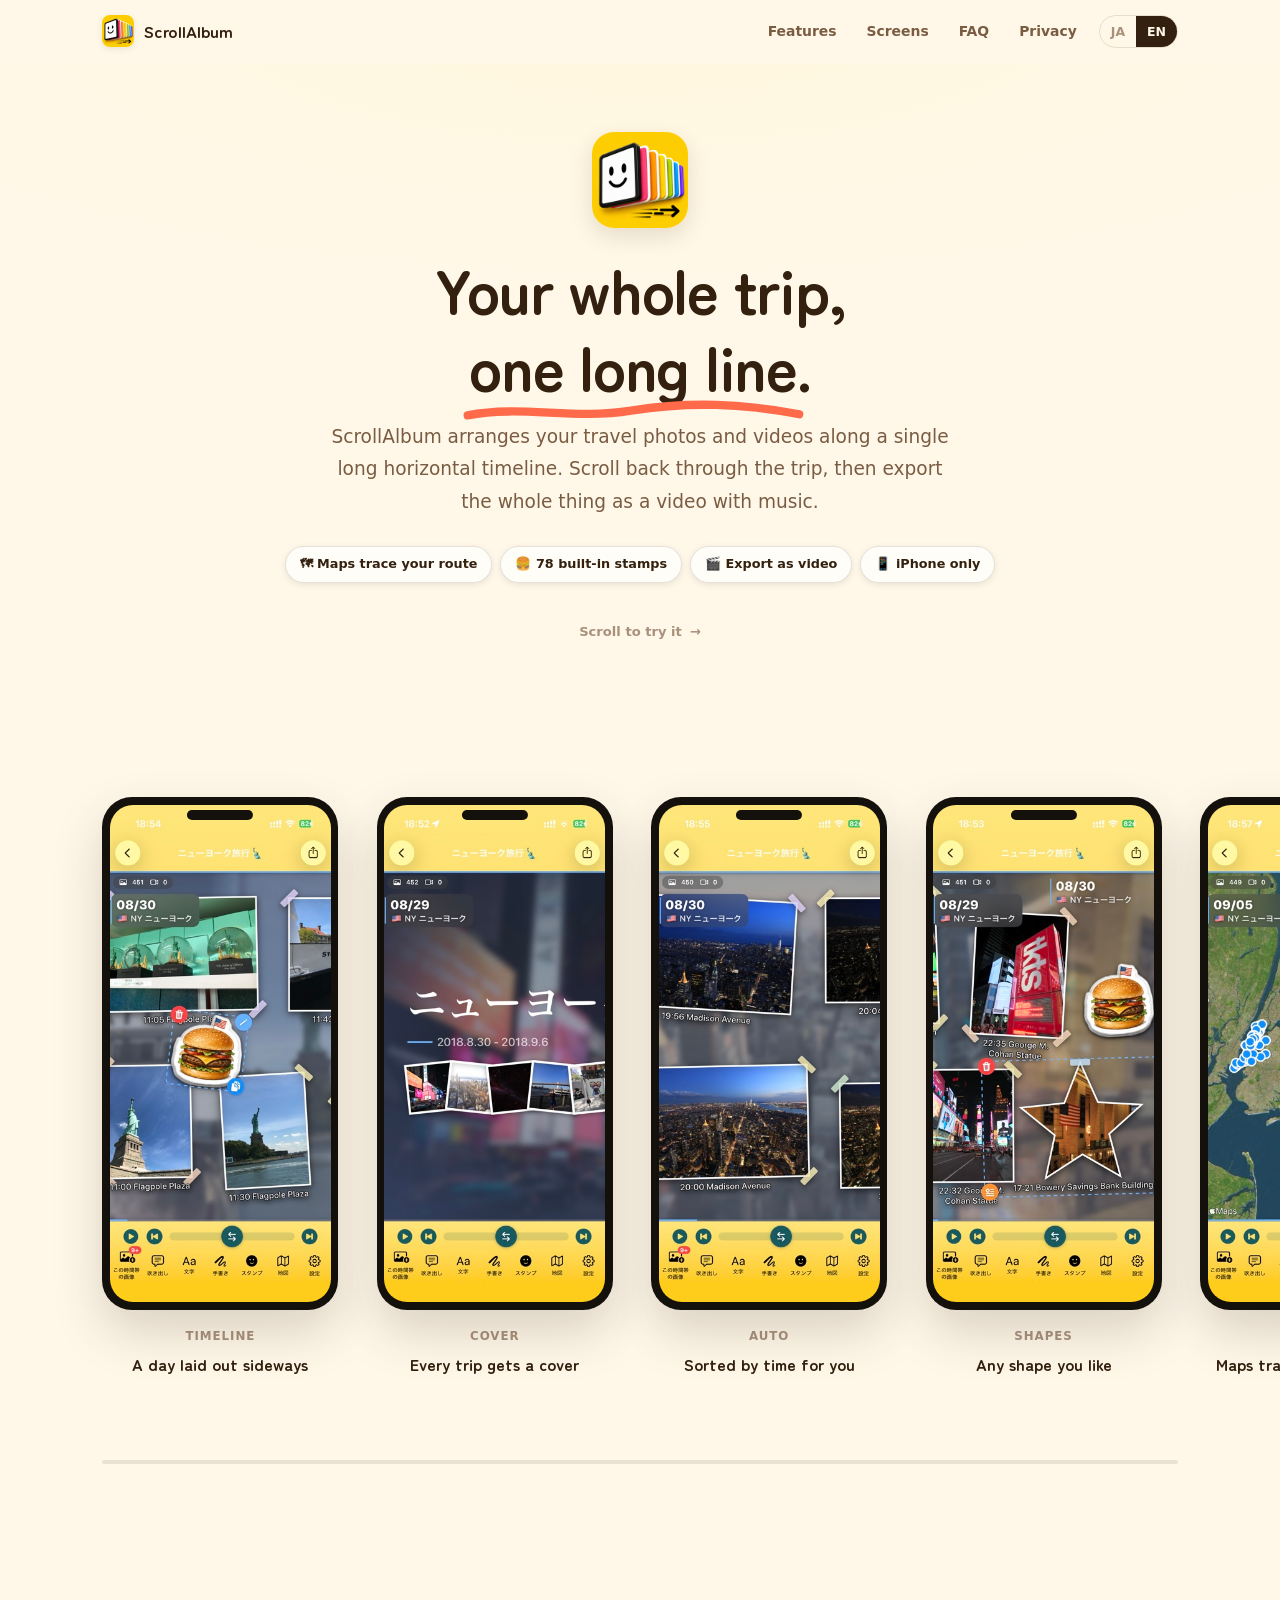
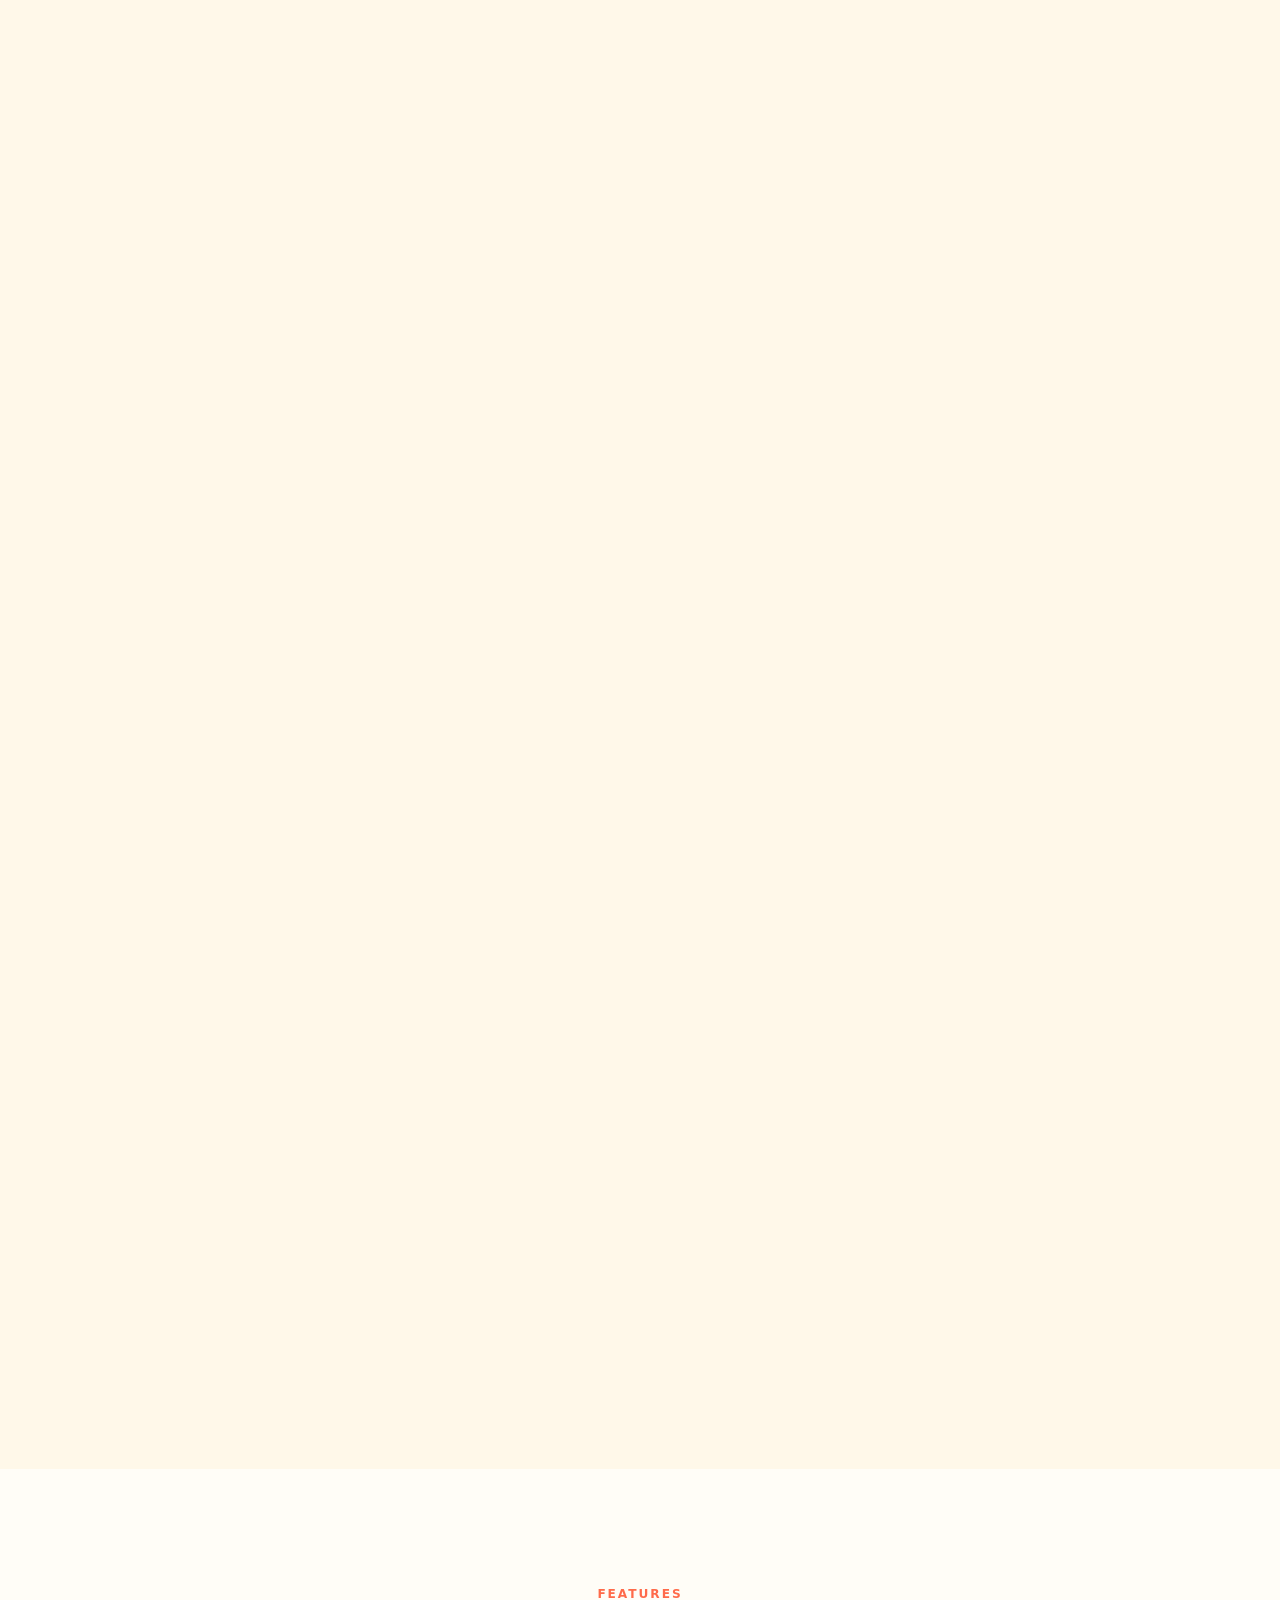
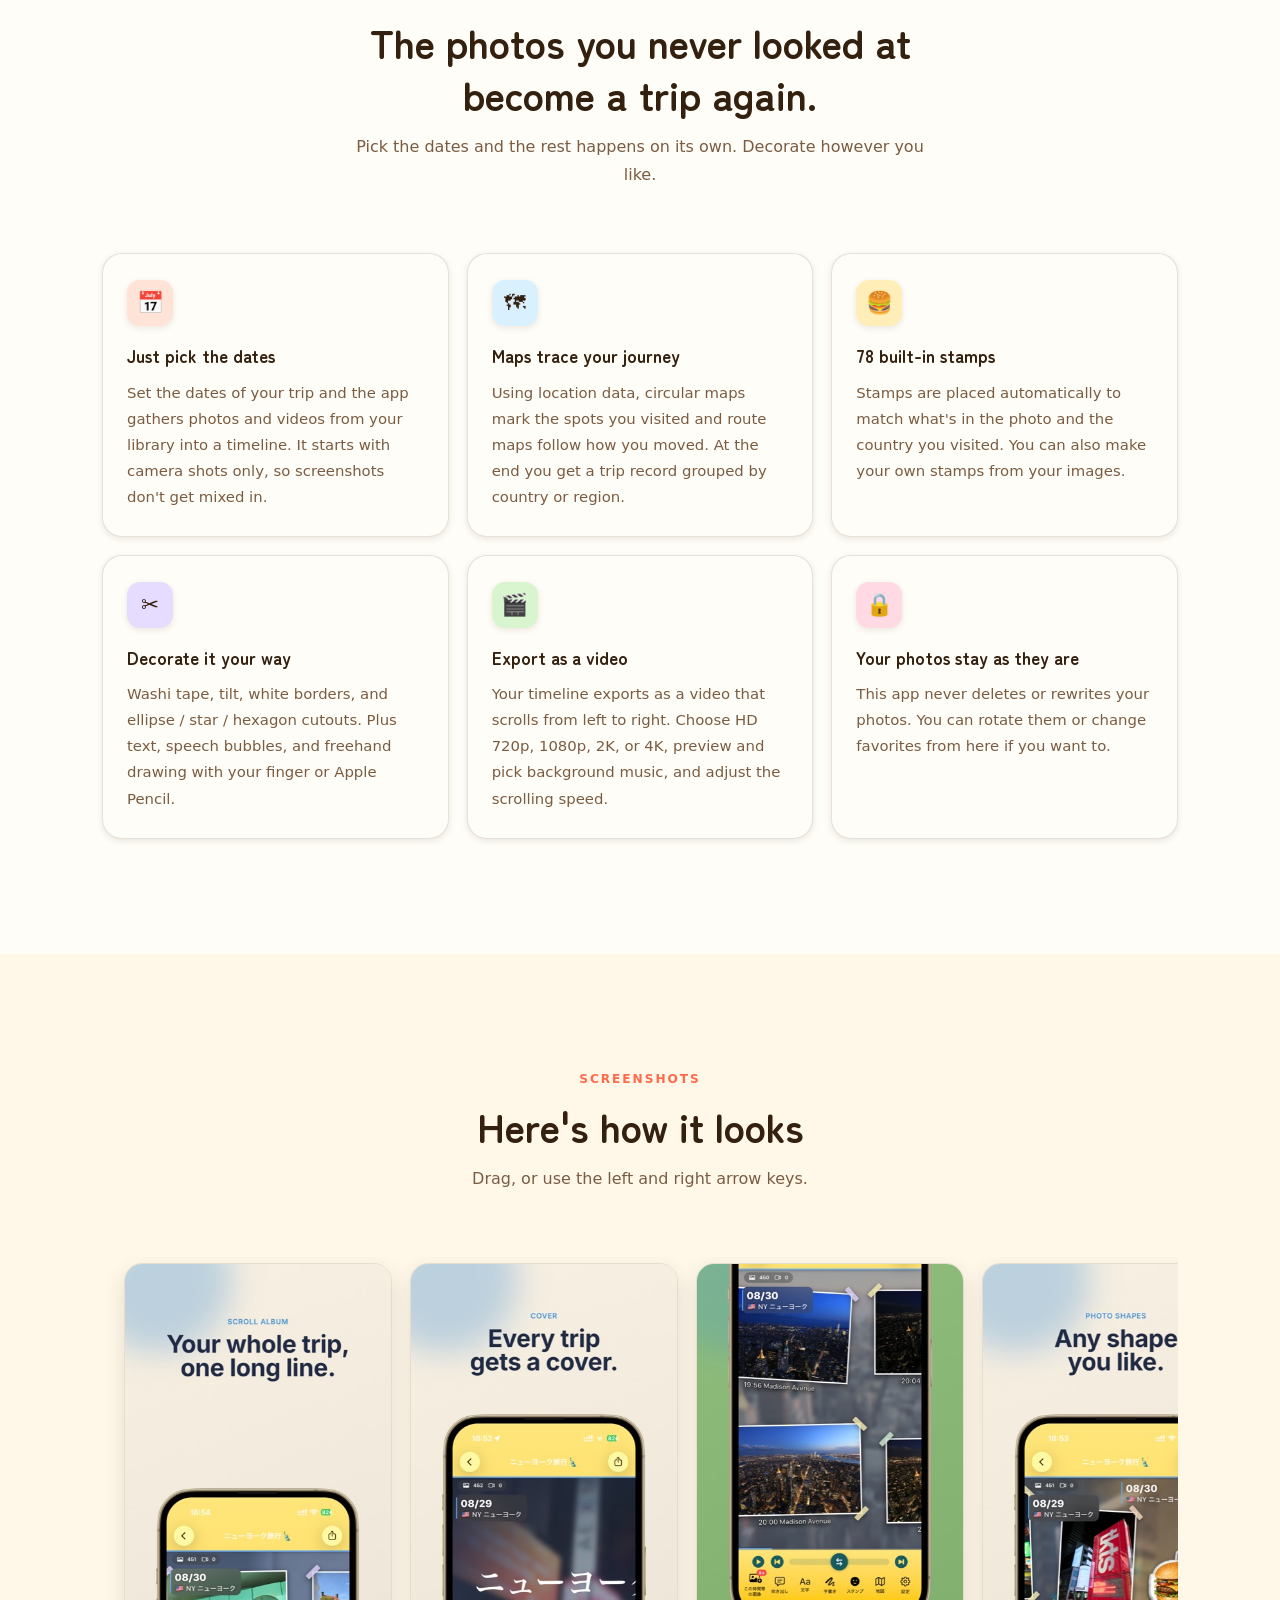
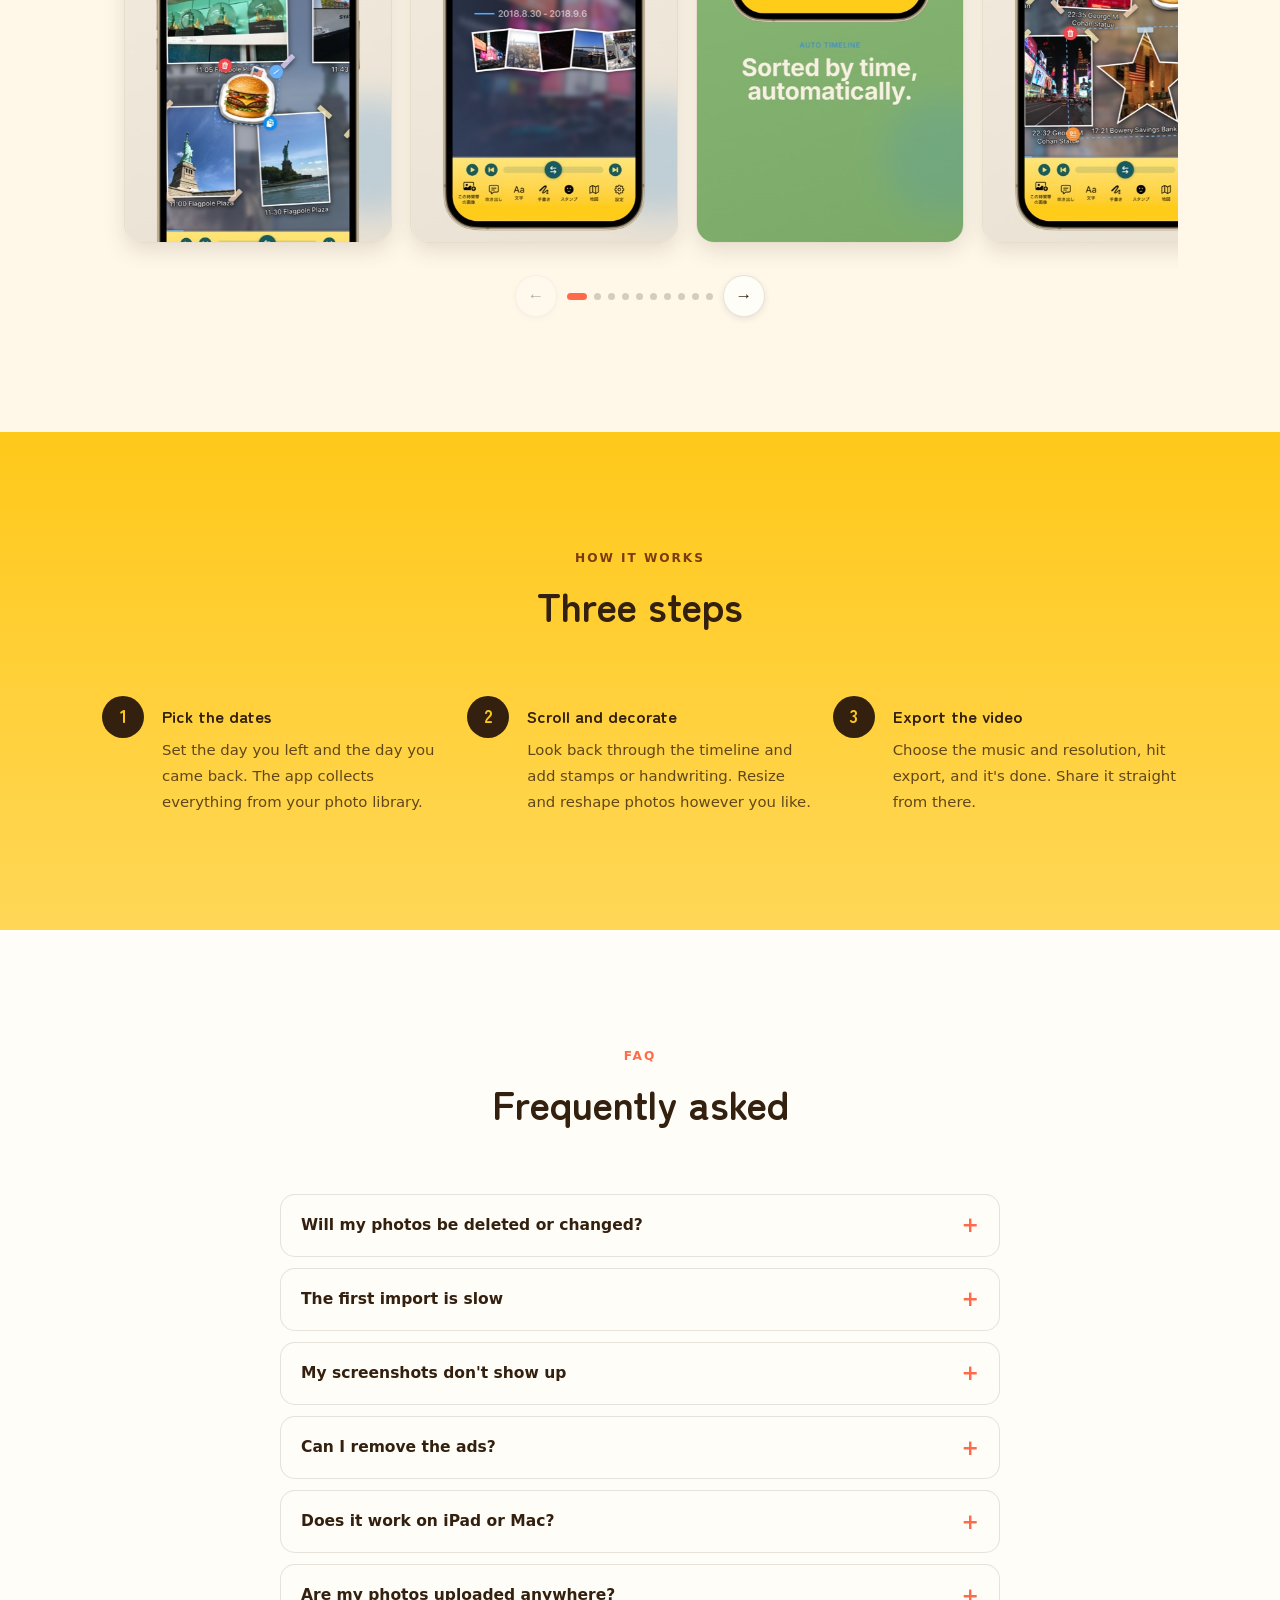
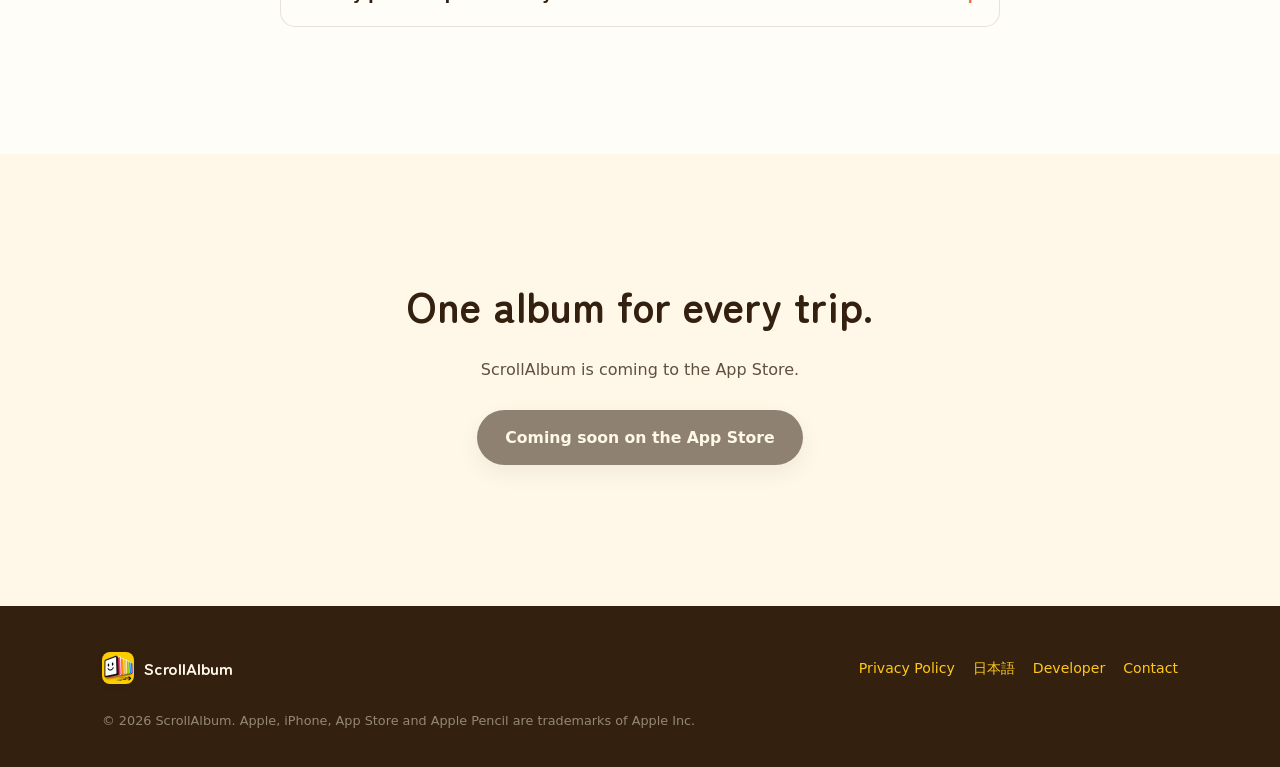
==== en/index.html @ 450d6263 "Add files via upload" ====
<!DOCTYPE html>
<html lang="en">
<head>
<meta charset="UTF-8">
<meta name="viewport" content="width=device-width, initial-scale=1">
<title>ScrollAlbum — Your whole trip, one long line.</title>
<meta name="description" content="ScrollAlbum lays your travel photos and videos along one long horizontal timeline you scroll through side to side. Decorate with maps and stamps, then export it as a video with music.">
<link rel="canonical" href="https://hideto0926.github.io/scrollalbum/en/">
<link rel="alternate" hreflang="ja" href="https://hideto0926.github.io/scrollalbum/">
<link rel="alternate" hreflang="en" href="https://hideto0926.github.io/scrollalbum/en/">
<link rel="icon" href="../assets/icon.png">
<link rel="apple-touch-icon" href="../assets/icon.png">

<meta property="og:type" content="website">
<meta property="og:title" content="ScrollAlbum — Your whole trip, one long line.">
<meta property="og:description" content="Lay your trip photos and videos along one long horizontal timeline. Decorate with maps and stamps, then export it as a video with music.">
<meta property="og:image" content="../assets/shots/en/01.jpg">
<meta property="og:locale" content="en_US">
<meta name="twitter:card" content="summary_large_image">

<link rel="preconnect" href="https://fonts.googleapis.com">
<link rel="preconnect" href="https://fonts.gstatic.com" crossorigin>
<link href="https://fonts.googleapis.com/css2?family=Zen+Maru+Gothic:wght@500;700;900&display=swap" rel="stylesheet">
<link rel="stylesheet" href="../css/style.css">
</head>
<body>

<header class="nav">
  <div class="wrap">
    <a class="brand" href="./">
      <img src="../assets/icon.png" alt="">
      <span>ScrollAlbum</span>
    </a>
    <nav class="nav-links">
      <a href="#features" class="hide-sm">Features</a>
      <a href="#screens" class="hide-sm">Screens</a>
      <a href="#faq" class="hide-sm">FAQ</a>
      <a href="privacy.html">Privacy</a>
      <span class="lang">
        <a href="../">JA</a>
        <a href="./" aria-current="true">EN</a>
      </span>
    </nav>
  </div>
</header>

<main>

  <section class="hero">
    <div class="wrap hero-inner">
      <img class="hero-icon" src="../assets/icon.png" alt="ScrollAlbum app icon">
      <h1>
        Your whole trip,<br>
        <span class="mark">one long line<svg viewBox="0 0 300 20" preserveAspectRatio="none" aria-hidden="true"><path d="M4 13 C 52 4, 96 17, 148 9 S 246 3, 296 12"/></svg></span>.
      </h1>
      <p class="lead">
        ScrollAlbum arranges your travel photos and videos along a single long horizontal
        timeline. Scroll back through the trip, then export the whole thing as a video with music.
      </p>
      <div class="badges">
        <span class="badge">🗺 Maps trace your route</span>
        <span class="badge">🍔 78 built-in stamps</span>
        <span class="badge">🎬 Export as video</span>
        <span class="badge">📱 iPhone only</span>
      </div>
      <div class="scroll-cue">
        <span>Scroll to try it</span>
        <span class="arrow">→</span>
      </div>
    </div>
  </section>

  <!-- Vertical scroll drives horizontal movement — the app's core experience. -->
  <section class="timeline" id="screens" aria-label="App screens">
    <div class="timeline-sticky">
      <div class="rail">
        <div class="rail-item"><div class="phone"><img src="../assets/raw/01.jpg" alt="Main screen with photos arranged in time order" loading="lazy"></div><div class="cap"><small>Timeline</small>A day laid out sideways</div></div>
        <div class="rail-item"><div class="phone"><img src="../assets/raw/02.jpg" alt="Album cover screen" loading="lazy"></div><div class="cap"><small>Cover</small>Every trip gets a cover</div></div>
        <div class="rail-item"><div class="phone"><img src="../assets/raw/03.jpg" alt="Night photos on the timeline" loading="lazy"></div><div class="cap"><small>Auto</small>Sorted by time for you</div></div>
        <div class="rail-item"><div class="phone"><img src="../assets/raw/04.jpg" alt="Star-shaped photo cutout with stamps" loading="lazy"></div><div class="cap"><small>Shapes</small>Any shape you like</div></div>
        <div class="rail-item"><div class="phone"><img src="../assets/raw/05.jpg" alt="Trip record shown on a map" loading="lazy"></div><div class="cap"><small>Maps</small>Maps trace where you went</div></div>
        <div class="rail-item"><div class="phone"><img src="../assets/raw/06.jpg" alt="Taxi stamp placed on a photo" loading="lazy"></div><div class="cap"><small>Stamps</small>Matched to the photo</div></div>
        <div class="rail-item"><div class="phone"><img src="../assets/raw/07.jpg" alt="Stamp library" loading="lazy"></div><div class="cap"><small>Library</small>Pick from 78</div></div>
        <div class="rail-item"><div class="phone"><img src="../assets/raw/08.jpg" alt="Hand-drawn lettering on the timeline" loading="lazy"></div><div class="cap"><small>Drawing</small>Write on it by hand</div></div>
        <div class="rail-item"><div class="phone"><img src="../assets/raw/09.jpg" alt="Background music picker" loading="lazy"></div><div class="cap"><small>Music</small>Pick the music that fits</div></div>
        <div class="rail-item"><div class="phone"><img src="../assets/raw/10.jpg" alt="Video export settings" loading="lazy"></div><div class="cap"><small>Export</small>It turns into a video</div></div>
      </div>
      <div class="rail-progress"><i></i></div>
    </div>
  </section>

  <section class="section section--paper" id="features">
    <div class="wrap">
      <div class="section-head reveal">
        <div class="eyebrow">Features</div>
        <h2>The photos you never looked at<br>become a trip again.</h2>
        <p>Pick the dates and the rest happens on its own. Decorate however you like.</p>
      </div>

      <div class="features">
        <div class="card reveal d1">
          <div class="ico" style="background:#ffe3d6">📅</div>
          <h3>Just pick the dates</h3>
          <p>Set the dates of your trip and the app gathers photos and videos from your library into a timeline. It starts with camera shots only, so screenshots don't get mixed in.</p>
        </div>
        <div class="card reveal d2">
          <div class="ico" style="background:#d9f0ff">🗺</div>
          <h3>Maps trace your journey</h3>
          <p>Using location data, circular maps mark the spots you visited and route maps follow how you moved. At the end you get a trip record grouped by country or region.</p>
        </div>
        <div class="card reveal d3">
          <div class="ico" style="background:#ffeeb8">🍔</div>
          <h3>78 built-in stamps</h3>
          <p>Stamps are placed automatically to match what's in the photo and the country you visited. You can also make your own stamps from your images.</p>
        </div>
        <div class="card reveal d1">
          <div class="ico" style="background:#e6dcff">✂️</div>
          <h3>Decorate it your way</h3>
          <p>Washi tape, tilt, white borders, and ellipse / star / hexagon cutouts. Plus text, speech bubbles, and freehand drawing with your finger or Apple Pencil.</p>
        </div>
        <div class="card reveal d2">
          <div class="ico" style="background:#d8f5d0">🎬</div>
          <h3>Export as a video</h3>
          <p>Your timeline exports as a video that scrolls from left to right. Choose HD 720p, 1080p, 2K, or 4K, preview and pick background music, and adjust the scrolling speed.</p>
        </div>
        <div class="card reveal d3">
          <div class="ico" style="background:#ffd9e4">🔒</div>
          <h3>Your photos stay as they are</h3>
          <p>This app never deletes or rewrites your photos. You can rotate them or change favorites from here if you want to.</p>
        </div>
      </div>
    </div>
  </section>

  <section class="section">
    <div class="wrap">
      <div class="section-head reveal">
        <div class="eyebrow">Screenshots</div>
        <h2>Here's how it looks</h2>
        <p>Drag, or use the left and right arrow keys.</p>
      </div>

      <div class="gallery reveal" data-gallery>
        <div class="gallery-track" role="region" aria-label="Screenshots">
          <img src="../assets/shots/en/01.jpg" alt="Your whole trip, one long line" loading="lazy">
          <img src="../assets/shots/en/02.jpg" alt="Every trip gets a cover" loading="lazy">
          <img src="../assets/shots/en/03.jpg" alt="Sorted by time, automatically" loading="lazy">
          <img src="../assets/shots/en/04.jpg" alt="Any shape you like" loading="lazy">
          <img src="../assets/shots/en/05.jpg" alt="Maps trace where you went" loading="lazy">
          <img src="../assets/shots/en/06.jpg" alt="78 stamps, ready to go" loading="lazy">
          <img src="../assets/shots/en/07.jpg" alt="Write on it by hand" loading="lazy">
          <img src="../assets/shots/en/08.jpg" alt="Pick the music that fits" loading="lazy">
          <img src="../assets/shots/en/09.jpg" alt="It turns into a video" loading="lazy">
          <img src="../assets/shots/en/10.jpg" alt="One album for every trip" loading="lazy">
        </div>
        <div class="gallery-nav">
          <button type="button" data-prev aria-label="Previous">←</button>
          <div class="dots" aria-hidden="true"></div>
          <button type="button" data-next aria-label="Next">→</button>
        </div>
      </div>
    </div>
  </section>

  <section class="section section--sun">
    <div class="wrap">
      <div class="section-head reveal">
        <div class="eyebrow" style="color:#7a3b12">How it works</div>
        <h2>Three steps</h2>
      </div>
      <div class="steps">
        <div class="step reveal d1">
          <h3>Pick the dates</h3>
          <p>Set the day you left and the day you came back. The app collects everything from your photo library.</p>
        </div>
        <div class="step reveal d2">
          <h3>Scroll and decorate</h3>
          <p>Look back through the timeline and add stamps or handwriting. Resize and reshape photos however you like.</p>
        </div>
        <div class="step reveal d3">
          <h3>Export the video</h3>
          <p>Choose the music and resolution, hit export, and it's done. Share it straight from there.</p>
        </div>
      </div>
    </div>
  </section>

  <section class="section section--paper" id="faq">
    <div class="wrap">
      <div class="section-head reveal">
        <div class="eyebrow">FAQ</div>
        <h2>Frequently asked</h2>
      </div>
      <div class="faq reveal">
        <details>
          <summary>Will my photos be deleted or changed?</summary>
          <div class="body">No. The app never deletes or rewrites your photos — it reads your photo library only. If you want to rotate a photo or change a favorite, you can do that from here, but only when you choose to.</div>
        </details>
        <details>
          <summary>The first import is slow</summary>
          <div class="body">Images stored in iCloud have to be downloaded before they can be checked. The first import in particular can take a while depending on how many photos there are. Wi-Fi is recommended for speed and data use.</div>
        </details>
        <details>
          <summary>My screenshots don't show up</summary>
          <div class="body">The app starts with camera shots only — images without capture information are left out. You can add anything you want back by hand afterwards.</div>
        </details>
        <details>
          <summary>Can I remove the ads?</summary>
          <div class="body">Yes. Unlocking the stamp features with a one-time in-app purchase removes them. It also lets you create your own stamps from your images.</div>
        </details>
        <details>
          <summary>Does it work on iPad or Mac?</summary>
          <div class="body">Not currently — ScrollAlbum is iPhone only.</div>
        </details>
        <details>
          <summary>Are my photos uploaded anywhere?</summary>
          <div class="body">Your photos are never sent to the developer's servers. Processing happens on your device. See the <a href="privacy.html">Privacy Policy</a> for details.</div>
        </details>
      </div>
    </div>
  </section>

  <section class="section cta">
    <div class="wrap">
      <h2 class="reveal">One album for every trip.</h2>
      <p class="reveal d1">ScrollAlbum is coming to the App Store.</p>
      <p class="reveal d2"><span class="btn is-disabled">Coming soon on the App Store</span></p>
    </div>
  </section>

</main>

<footer class="footer">
  <div class="wrap">
    <div class="footer-top">
      <a class="brand" href="./">
        <img src="../assets/icon.png" alt="">
        <span>ScrollAlbum</span>
      </a>
      <div class="footer-links">
        <a href="privacy.html">Privacy Policy</a>
        <a href="../">日本語</a>
        <a href="https://hideto0926.github.io/" target="_blank" rel="noopener">Developer</a>
        <a href="mailto:akky0926@gmail.com">Contact</a>
      </div>
    </div>
    <div class="copy">© 2026 ScrollAlbum. Apple, iPhone, App Store and Apple Pencil are trademarks of Apple Inc.</div>
  </div>
</footer>

<script src="../js/main.js"></script>
</body>
</html>
---- css/style.css ----
@charset "UTF-8";

/* ScrollAlbum — landing site
   アプリのポップテーマ（黄色・コーラル・エスプレッソ茶）に合わせた配色。
   横スクロールがアプリの核なので、サイトも横方向の動きを主役にする。 */

:root {
  --yellow:      #ffc91a;
  --yellow-deep: #f2a900;
  --yellow-soft: #ffe9a3;
  --cream:       #fff8e9;
  --paper:       #fffdf7;
  --ink:         #33200f;
  --ink-soft:    #7a5c42;
  --ink-faint:   #a8917c;
  --coral:       #ff6b4a;
  --line:        rgba(51, 32, 15, .12);

  --c1: #f5266b;
  --c2: #ff8a00;
  --c3: #ffd11a;
  --c4: #6dc93b;
  --c5: #29b6e8;
  --c6: #8e44d0;

  --shadow-sm: 0 2px 6px rgba(51, 32, 15, .10);
  --shadow-md: 0 8px 22px rgba(51, 32, 15, .13);
  --shadow-lg: 0 22px 50px rgba(51, 32, 15, .18);

  --maxw: 1120px;
  --nav-h: 64px;

  --font-display: "Zen Maru Gothic", ui-rounded, "Hiragino Maru Gothic ProN",
                  "SF Pro Rounded", system-ui, sans-serif;
  --font-body: system-ui, -apple-system, "Hiragino Sans", "Noto Sans JP",
               "Segoe UI", Roboto, sans-serif;
}

*, *::before, *::after { box-sizing: border-box; }

html { scroll-behavior: smooth; }
@media (prefers-reduced-motion: reduce) {
  html { scroll-behavior: auto; }
}

body {
  margin: 0;
  font-family: var(--font-body);
  color: var(--ink);
  background: var(--cream);
  line-height: 1.75;
  -webkit-font-smoothing: antialiased;
  overflow-x: hidden;
}

img { max-width: 100%; display: block; }
a { color: inherit; }

h1, h2, h3, .display { font-family: var(--font-display); font-weight: 700; }

.wrap { width: 100%; max-width: var(--maxw); margin-inline: auto; padding-inline: 22px; }

/* ---------- ナビ ---------- */

.nav {
  position: sticky; top: 0; z-index: 60;
  height: var(--nav-h);
  display: flex; align-items: center;
  background: rgba(255, 248, 233, .82);
  backdrop-filter: saturate(160%) blur(14px);
  -webkit-backdrop-filter: saturate(160%) blur(14px);
  border-bottom: 1px solid transparent;
  transition: border-color .25s, box-shadow .25s;
}
.nav.is-stuck { border-bottom-color: var(--line); box-shadow: 0 4px 18px rgba(51, 32, 15, .06); }

.nav .wrap { display: flex; align-items: center; gap: 14px; }

.brand { display: flex; align-items: center; gap: 10px; text-decoration: none; font-weight: 700; }
.brand img { width: 32px; height: 32px; border-radius: 8px; box-shadow: var(--shadow-sm); }
.brand span { font-family: var(--font-display); font-size: 1.05rem; letter-spacing: -.01em; }

.nav-links { margin-left: auto; display: flex; align-items: center; gap: 6px; }
.nav-links a {
  text-decoration: none; font-size: .87rem; font-weight: 600;
  padding: 7px 12px; border-radius: 999px; color: var(--ink-soft);
  transition: background .2s, color .2s;
}
.nav-links a:hover { background: rgba(51, 32, 15, .06); color: var(--ink); }

.lang {
  display: flex; border: 1.5px solid var(--line);
  border-radius: 999px; overflow: hidden; margin-left: 4px;
}
.lang a {
  padding: 5px 11px; font-size: .78rem; font-weight: 700;
  text-decoration: none; color: var(--ink-faint); border-radius: 0;
}
.lang a[aria-current="true"] { background: var(--ink); color: var(--cream); }
.lang a:hover { background: rgba(51, 32, 15, .06); }
.lang a[aria-current="true"]:hover { background: var(--ink); color: var(--cream); }

@media (max-width: 700px) {
  .nav-links .hide-sm { display: none; }
}

/* ---------- ヒーロー ---------- */

.hero {
  position: relative;
  padding: 68px 0 0;
  background:
    radial-gradient(120% 80% at 50% -10%, #fff7dd 0%, var(--cream) 62%);
  overflow: hidden;
}

.hero-inner { text-align: center; position: relative; z-index: 2; }

.hero-icon {
  width: 96px; height: 96px; border-radius: 22px;
  margin: 0 auto 22px; box-shadow: var(--shadow-md);
  animation: pop-in .7s cubic-bezier(.2, 1.1, .3, 1) both;
}

@keyframes pop-in {
  from { opacity: 0; transform: translateY(14px) scale(.9); }
  to   { opacity: 1; transform: none; }
}

.hero h1 {
  font-size: clamp(2.1rem, 6.4vw, 3.9rem);
  line-height: 1.24; letter-spacing: -.02em;
  margin: 0 0 16px;
}
.hero h1 .mark { position: relative; white-space: nowrap; }
.hero h1 .mark svg {
  position: absolute; left: -2%; bottom: -.22em; width: 104%; height: .38em;
  overflow: visible; pointer-events: none;
}
.hero h1 .mark path {
  fill: none; stroke: var(--coral); stroke-width: 7;
  stroke-linecap: round; stroke-linejoin: round;
  stroke-dasharray: 400; stroke-dashoffset: 400;
  transition: stroke-dashoffset 1s ease .35s;
}
.hero.is-ready h1 .mark path { stroke-dashoffset: 0; }

.hero p.lead {
  font-size: clamp(1rem, 2.4vw, 1.16rem);
  color: var(--ink-soft); margin: 0 auto 28px; max-width: 34em;
}

.badges { display: flex; flex-wrap: wrap; gap: 8px; justify-content: center; margin-bottom: 34px; }
.badge {
  font-size: .8rem; font-weight: 700; padding: 6px 14px;
  border-radius: 999px; background: var(--paper);
  border: 1.5px solid var(--line); box-shadow: var(--shadow-sm);
}

/* スクロール誘導 */
.scroll-cue {
  display: inline-flex; align-items: center; gap: 8px;
  font-size: .82rem; font-weight: 700; color: var(--ink-faint);
  margin-bottom: 26px;
}
.scroll-cue .arrow { animation: nudge 1.5s ease-in-out infinite; }
@keyframes nudge {
  0%, 100% { transform: translateX(0); }
  50%      { transform: translateX(6px); }
}

/* ---------- 横スクロール・タイムライン（サイトの目玉） ---------- */

/* 縦スクロール量を横移動に変換する。アプリの体験をそのままWebに持ち込む。 */
.timeline { position: relative; height: 340vh; }
.timeline-sticky {
  position: sticky; top: var(--nav-h);
  height: calc(100vh - var(--nav-h));
  display: flex; align-items: center;
  overflow: hidden;
}

.rail {
  display: flex; align-items: center; gap: clamp(18px, 3vw, 42px);
  padding-inline: 8vw; will-change: transform;
}

.rail-item { flex: 0 0 auto; text-align: center; }

.phone {
  position: relative;
  width: clamp(158px, 20vw, 236px);
  aspect-ratio: 1206 / 2622;
  border-radius: clamp(20px, 2.4vw, 30px);
  background: #14100c;
  padding: clamp(5px, .6vw, 8px);
  box-shadow: var(--shadow-lg);
}
.phone img {
  width: 100%; height: 100%; object-fit: cover;
  border-radius: clamp(15px, 1.9vw, 23px);
}
/* ノッチ風のアクセント */
.phone::after {
  content: ""; position: absolute; top: clamp(8px, 1vw, 13px); left: 50%;
  transform: translateX(-50%);
  width: 28%; height: clamp(7px, .8vw, 10px);
  background: #14100c; border-radius: 999px;
}

.rail-item .cap {
  margin-top: 16px; font-family: var(--font-display); font-weight: 700;
  font-size: clamp(.86rem, 1.5vw, 1.02rem); color: var(--ink);
}
.rail-item .cap small {
  display: block; font-family: var(--font-body); font-weight: 600;
  font-size: .74rem; color: var(--ink-faint); letter-spacing: .08em;
  text-transform: uppercase; margin-bottom: 3px;
}

/* 進捗バー */
.rail-progress {
  position: absolute; left: 8vw; right: 8vw; bottom: 5%;
  height: 4px; border-radius: 999px; background: rgba(51, 32, 15, .10);
}
.rail-progress i {
  display: block; height: 100%; width: 0%;
  border-radius: 999px; background: var(--coral);
}

/* 横スクロールが使えない環境（reduced motion / 小さい画面）用のフォールバック */
.timeline.is-fallback { height: auto; }
.timeline.is-fallback .timeline-sticky {
  position: static; height: auto; padding: 40px 0;
}
.timeline.is-fallback .rail {
  overflow-x: auto; scroll-snap-type: x mandatory;
  padding-bottom: 18px; transform: none !important;
  -webkit-overflow-scrolling: touch;
}
.timeline.is-fallback .rail-item { scroll-snap-align: center; }
.timeline.is-fallback .rail-progress { display: none; }

/* ---------- セクション共通 ---------- */

.section { padding: clamp(64px, 9vw, 118px) 0; }
.section--paper { background: var(--paper); }
.section--sun {
  background: linear-gradient(180deg, var(--yellow) 0%, #ffd757 100%);
}

.section-head { text-align: center; margin-bottom: clamp(38px, 6vw, 64px); }
.section-head .eyebrow {
  font-size: .76rem; font-weight: 800; letter-spacing: .16em;
  text-transform: uppercase; color: var(--coral); margin-bottom: 10px;
}
.section-head h2 {
  font-size: clamp(1.6rem, 4.2vw, 2.5rem); margin: 0 0 12px; line-height: 1.32;
}
.section-head p { color: var(--ink-soft); margin: 0 auto; max-width: 36em; }

/* ---------- 機能カード ---------- */

.features { display: grid; gap: 18px; grid-template-columns: repeat(3, 1fr); }
@media (max-width: 900px) { .features { grid-template-columns: repeat(2, 1fr); } }
@media (max-width: 580px) { .features { grid-template-columns: 1fr; } }

.card {
  background: var(--paper); border: 1.5px solid var(--line);
  border-radius: 20px; padding: 26px 24px;
  box-shadow: var(--shadow-sm);
  transition: transform .28s cubic-bezier(.2, 1, .3, 1), box-shadow .28s;
}
.card:hover { transform: translateY(-5px); box-shadow: var(--shadow-md); }
.card .ico {
  width: 46px; height: 46px; border-radius: 13px;
  display: grid; place-items: center; font-size: 1.35rem;
  margin-bottom: 15px; box-shadow: var(--shadow-sm);
}
.card h3 { margin: 0 0 8px; font-size: 1.09rem; }
.card p { margin: 0; color: var(--ink-soft); font-size: .93rem; }

/* ---------- App Store ギャラリー（ドラッグ可） ---------- */

.gallery { position: relative; }
.gallery-track {
  display: flex; gap: 18px; overflow-x: auto;
  padding: 6px 22px 26px;
  scroll-snap-type: x mandatory;
  scrollbar-width: none;
  cursor: grab;
  -webkit-overflow-scrolling: touch;
}
.gallery-track::-webkit-scrollbar { display: none; }
.gallery-track.is-dragging { cursor: grabbing; scroll-snap-type: none; }
.gallery-track img {
  flex: 0 0 auto; width: clamp(190px, 24vw, 268px);
  border-radius: 18px; box-shadow: var(--shadow-md);
  scroll-snap-align: center; user-select: none; -webkit-user-drag: none;
  border: 1px solid var(--line);
}

.gallery-nav { display: flex; justify-content: center; align-items: center; gap: 10px; margin-top: 6px; }
.gallery-nav button {
  width: 42px; height: 42px; border-radius: 50%; cursor: pointer;
  border: 1.5px solid var(--line); background: var(--paper); color: var(--ink);
  font-size: 1.05rem; line-height: 1; display: grid; place-items: center;
  box-shadow: var(--shadow-sm); transition: transform .2s, background .2s;
}
.gallery-nav button:hover { transform: scale(1.08); background: var(--yellow-soft); }
.gallery-nav button:disabled { opacity: .35; cursor: default; transform: none; }
.dots { display: flex; gap: 7px; }
.dots i {
  width: 7px; height: 7px; border-radius: 50%;
  background: rgba(51, 32, 15, .2); transition: background .25s, width .25s;
}
.dots i.on { width: 20px; border-radius: 999px; background: var(--coral); }

/* ---------- 手順 ---------- */

.steps { display: grid; gap: 20px; grid-template-columns: repeat(3, 1fr); counter-reset: step; }
@media (max-width: 780px) { .steps { grid-template-columns: 1fr; } }
.step { position: relative; padding-left: 60px; }
.step::before {
  counter-increment: step; content: counter(step);
  position: absolute; left: 0; top: 0;
  width: 42px; height: 42px; border-radius: 50%;
  display: grid; place-items: center;
  font-family: var(--font-display); font-weight: 700; font-size: 1.1rem;
  background: var(--ink); color: var(--yellow);
}
.step h3 { margin: 6px 0 6px; font-size: 1.05rem; }
.step p { margin: 0; color: var(--ink-soft); font-size: .93rem; }

.section--sun .step::before { background: var(--ink); color: var(--yellow); }
.section--sun .step p { color: rgba(51, 32, 15, .78); }

/* ---------- FAQ（開閉） ---------- */

.faq { max-width: 720px; margin-inline: auto; }
.faq details {
  background: var(--paper); border: 1.5px solid var(--line);
  border-radius: 15px; margin-bottom: 11px; overflow: hidden;
}
.faq summary {
  cursor: pointer; padding: 17px 48px 17px 20px; position: relative;
  font-weight: 700; font-size: .97rem; list-style: none;
}
.faq summary::-webkit-details-marker { display: none; }
.faq summary::after {
  content: "+"; position: absolute; right: 20px; top: 50%;
  transform: translateY(-50%); font-size: 1.3rem; color: var(--coral);
  transition: transform .25s;
}
.faq details[open] summary::after { transform: translateY(-50%) rotate(45deg); }
.faq .body { padding: 0 20px 18px; color: var(--ink-soft); font-size: .93rem; }

/* ---------- CTA / フッター ---------- */

.cta { text-align: center; }
.cta h2 { font-size: clamp(1.7rem, 4.6vw, 2.6rem); margin: 0 0 14px; }
.cta p { color: rgba(51, 32, 15, .78); margin: 0 0 26px; }

.btn {
  display: inline-flex; align-items: center; gap: 9px;
  padding: 14px 28px; border-radius: 999px;
  background: var(--ink); color: var(--cream);
  font-weight: 700; text-decoration: none; font-size: .98rem;
  box-shadow: var(--shadow-md);
  transition: transform .2s cubic-bezier(.2, 1, .3, 1), box-shadow .2s;
}
.btn:hover { transform: translateY(-3px); box-shadow: var(--shadow-lg); }
.btn.is-disabled { opacity: .55; pointer-events: none; }

.footer {
  background: var(--ink); color: rgba(255, 248, 233, .74);
  padding: 46px 0 34px; font-size: .88rem;
}
.footer a { color: var(--yellow); text-decoration: none; }
.footer a:hover { text-decoration: underline; }
.footer-top { display: flex; flex-wrap: wrap; gap: 22px; align-items: center; }
.footer-links { margin-left: auto; display: flex; flex-wrap: wrap; gap: 18px; }
.footer .copy { margin-top: 26px; font-size: .8rem; color: rgba(255, 248, 233, .48); }
.footer .brand span { color: var(--cream); }

/* ---------- 出現アニメーション ---------- */

.reveal { opacity: 0; transform: translateY(22px); }
.reveal.in { opacity: 1; transform: none; transition: opacity .7s ease, transform .7s cubic-bezier(.2, 1, .3, 1); }
.reveal.d1.in { transition-delay: .07s; }
.reveal.d2.in { transition-delay: .14s; }
.reveal.d3.in { transition-delay: .21s; }
.reveal.d4.in { transition-delay: .28s; }
.reveal.d5.in { transition-delay: .35s; }

@media (prefers-reduced-motion: reduce) {
  .reveal, .reveal.in { opacity: 1; transform: none; transition: none; }
  .hero-icon { animation: none; }
  .scroll-cue .arrow { animation: none; }
  .hero h1 .mark path { stroke-dashoffset: 0; transition: none; }
}

/* ---------- 文書ページ（プライバシーポリシー） ---------- */

.doc { padding: clamp(46px, 7vw, 82px) 0 clamp(60px, 8vw, 96px); }
.doc-inner { max-width: 760px; margin-inline: auto; }
.doc h1 { font-size: clamp(1.8rem, 5vw, 2.6rem); margin: 0 0 10px; }
.doc .updated { color: var(--ink-faint); font-size: .87rem; margin-bottom: 34px; }
.doc h2 {
  font-size: 1.24rem; margin: 40px 0 12px; padding-top: 22px;
  border-top: 1.5px solid var(--line);
}
.doc h3 { font-size: 1.02rem; margin: 24px 0 8px; }
.doc p, .doc li { color: #47301c; }
.doc ul { padding-left: 1.25em; }
.doc li { margin-bottom: 7px; }
.doc a { color: #c2410c; }

.doc .note {
  background: var(--paper); border: 1.5px solid var(--line);
  border-left: 5px solid var(--coral);
  border-radius: 13px; padding: 17px 20px; margin: 26px 0;
  font-size: .93rem;
}
.doc table {
  width: 100%; border-collapse: collapse; margin: 18px 0; font-size: .9rem;
}
.doc th, .doc td {
  border: 1.5px solid var(--line); padding: 10px 13px; text-align: left;
  vertical-align: top;
}
.doc th { background: var(--yellow-soft); font-weight: 700; }
.doc .toc {
  background: var(--paper); border: 1.5px solid var(--line);
  border-radius: 15px; padding: 20px 24px; margin-bottom: 34px;
}
.doc .toc ol { margin: 0; padding-left: 1.3em; }
.doc .toc a { color: var(--ink-soft); text-decoration: none; font-size: .92rem; }
.doc .toc a:hover { color: var(--coral); text-decoration: underline; }
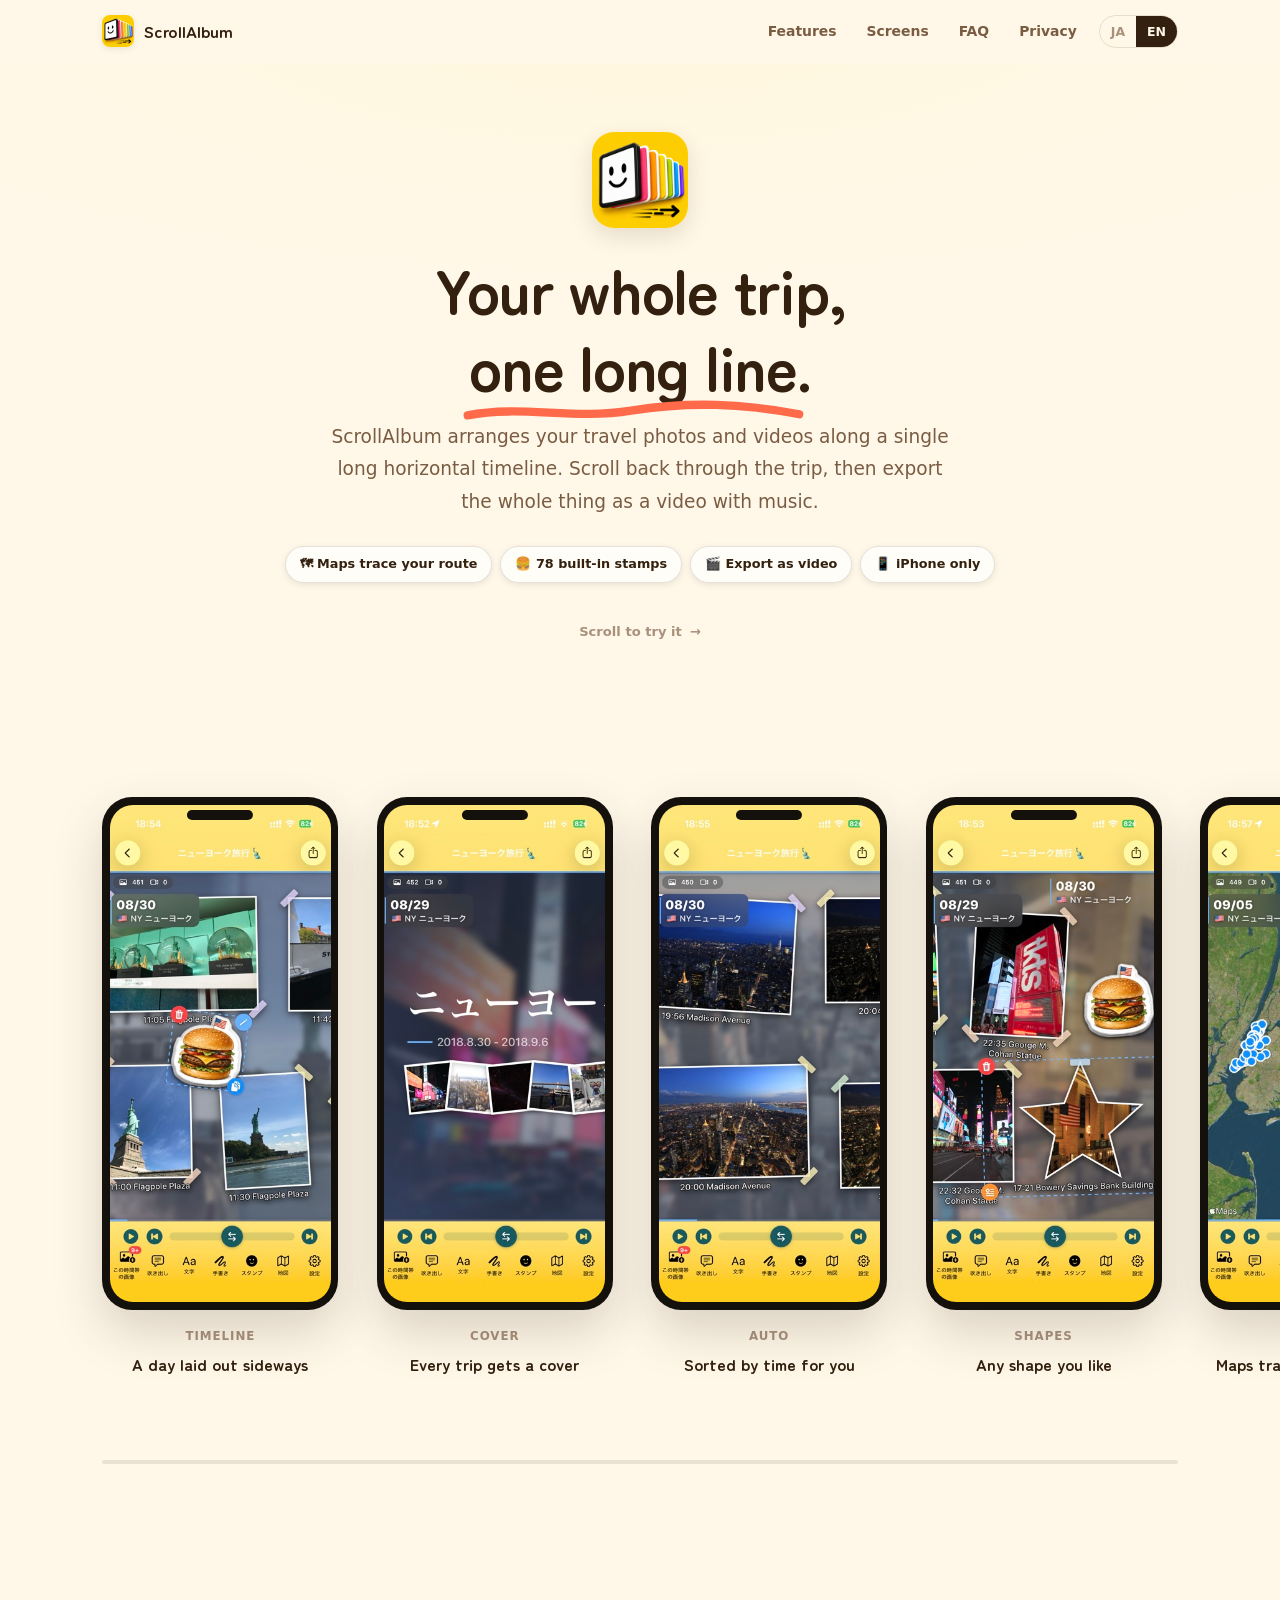
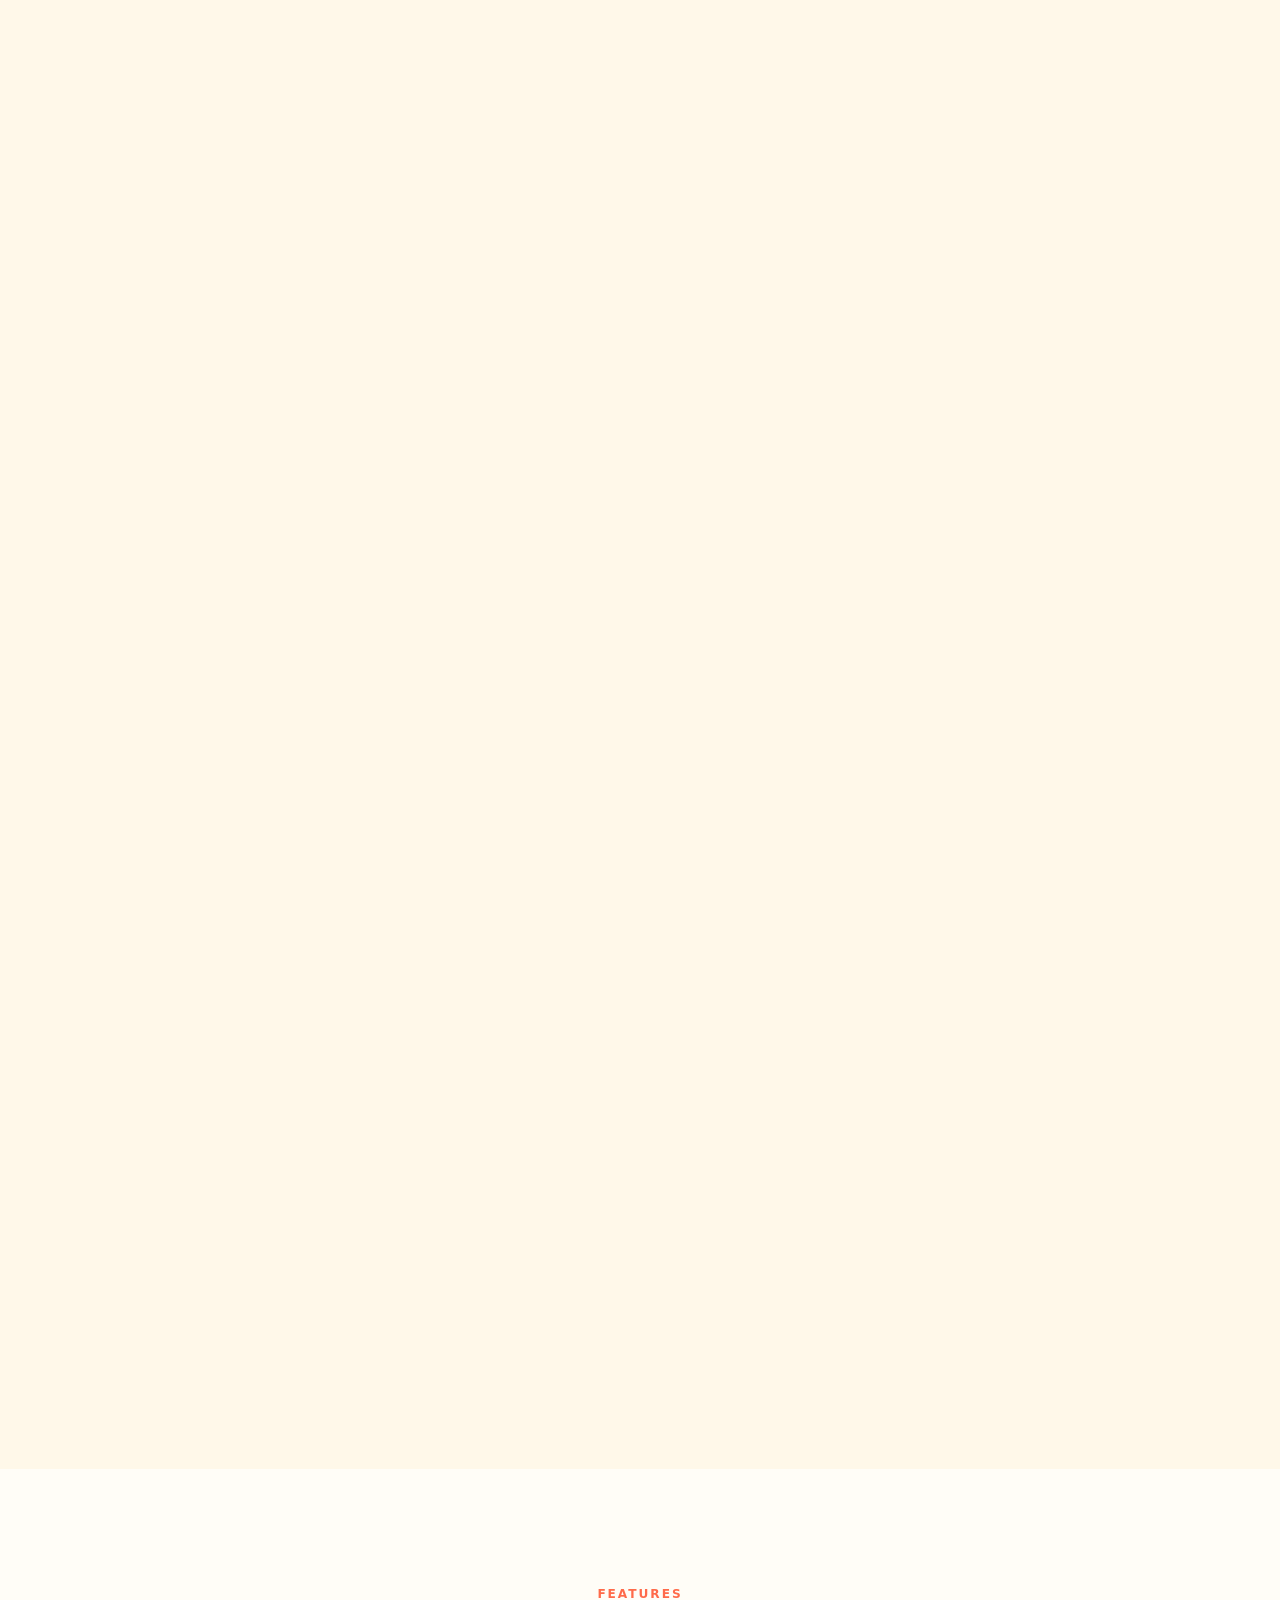
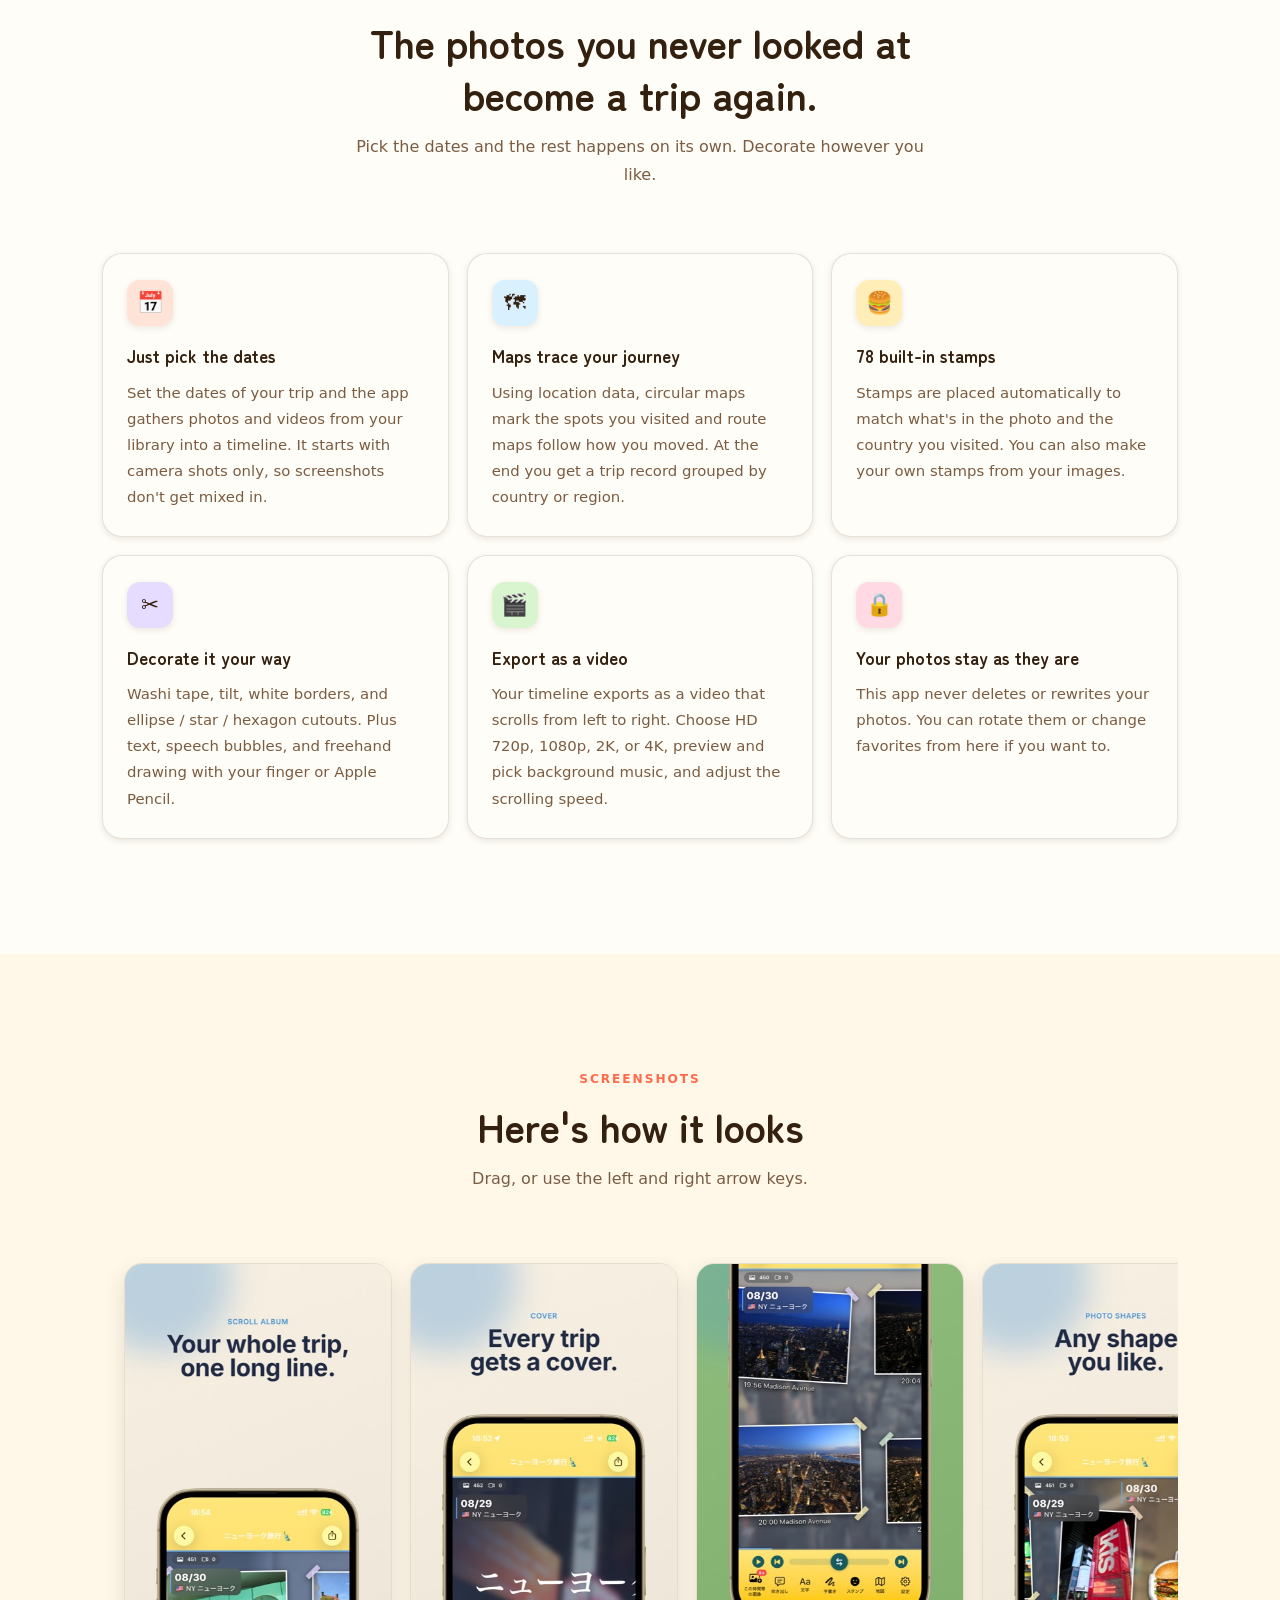
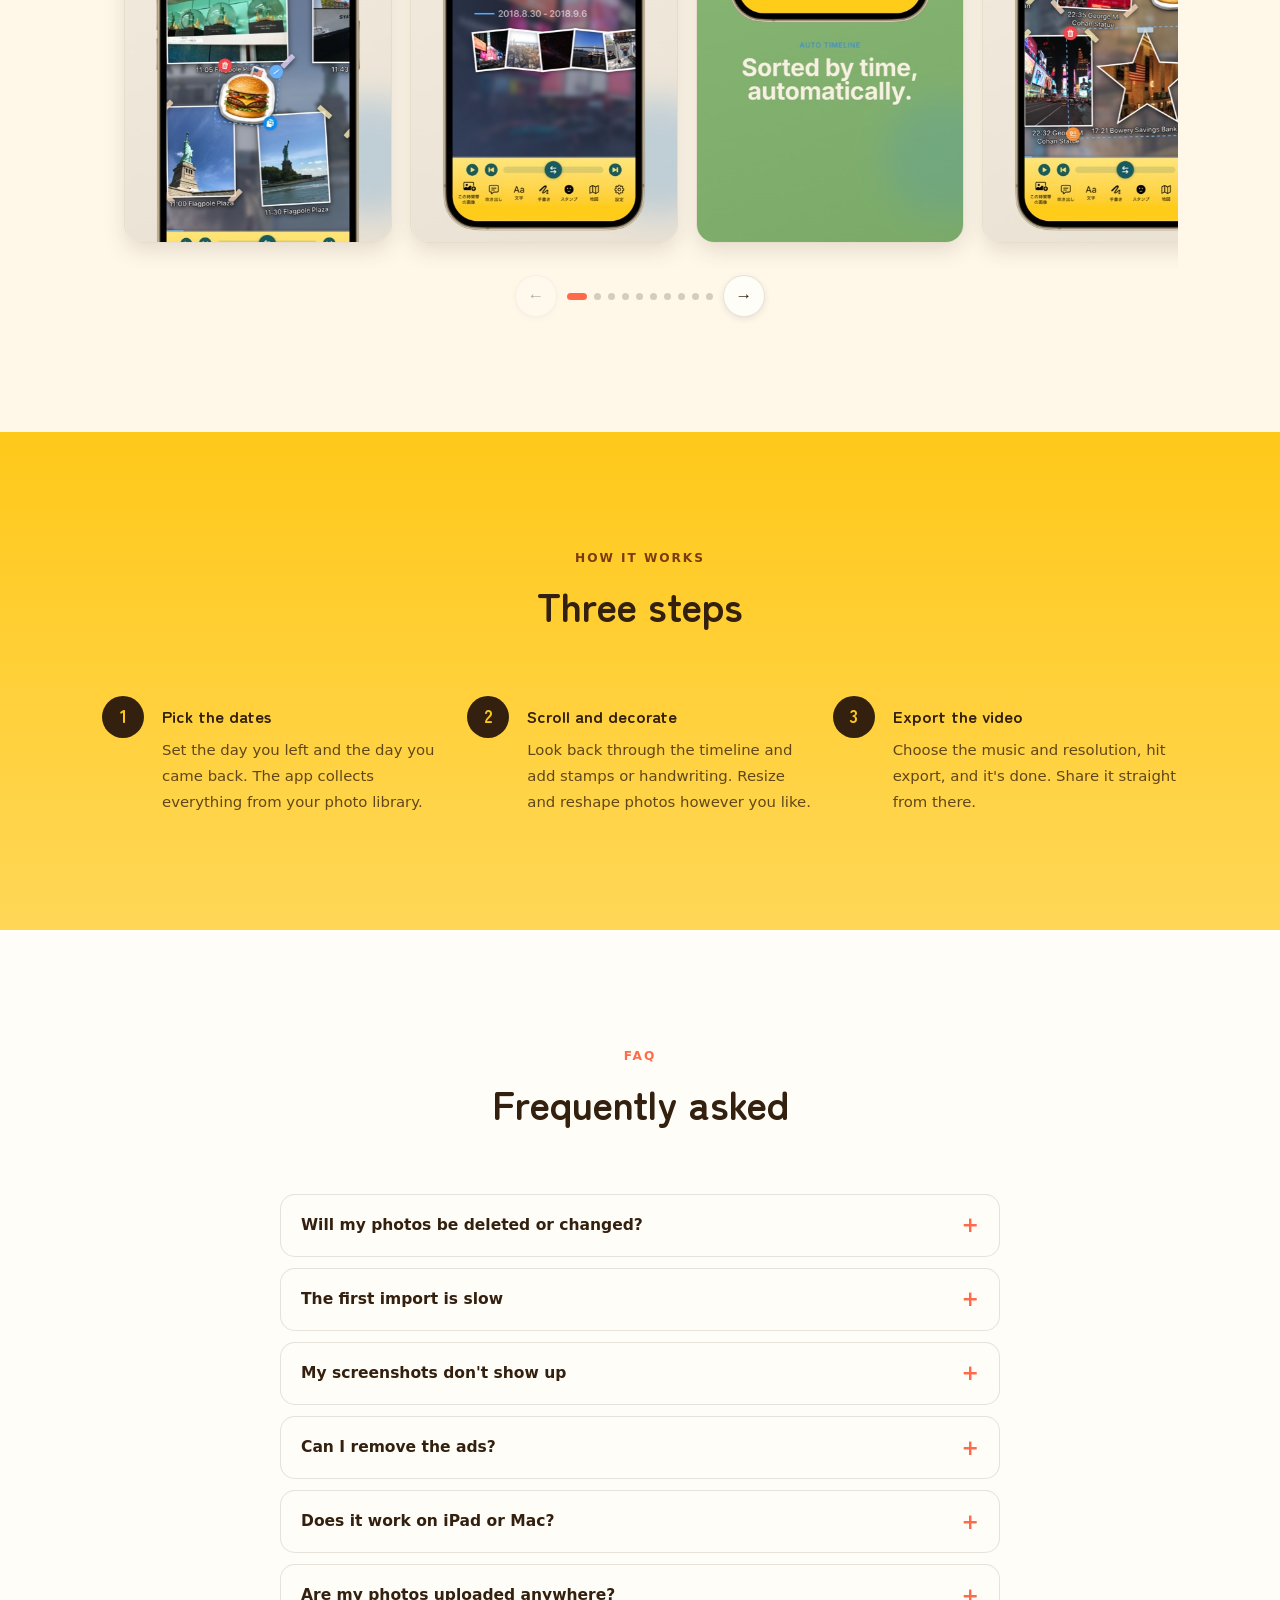
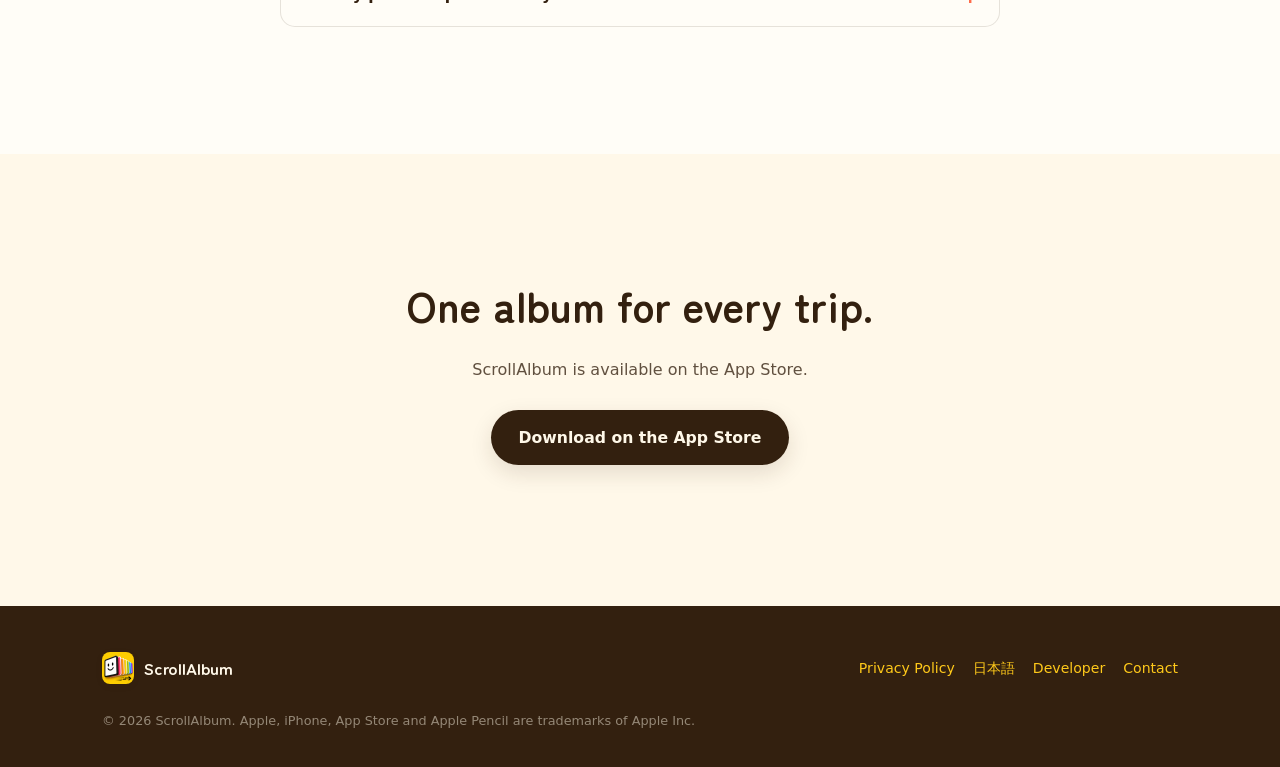
==== commit d693d086: "Add files via upload" ====
--- a/en/index.html
+++ b/en/index.html
@@ -223,8 +223,8 @@
   <section class="section cta">
     <div class="wrap">
       <h2 class="reveal">One album for every trip.</h2>
-      <p class="reveal d1">ScrollAlbum is coming to the App Store.</p>
-      <p class="reveal d2"><span class="btn is-disabled">Coming soon on the App Store</span></p>
+      <p class="reveal d1">ScrollAlbum is available on the App Store.</p>
+      <p class="reveal d2"><a class="btn" href="https://apps.apple.com/jp/app/scrollalbum/id6793163045" target="_blank" rel="noopener">Download on the App Store</a></p>
     </div>
   </section>
 
